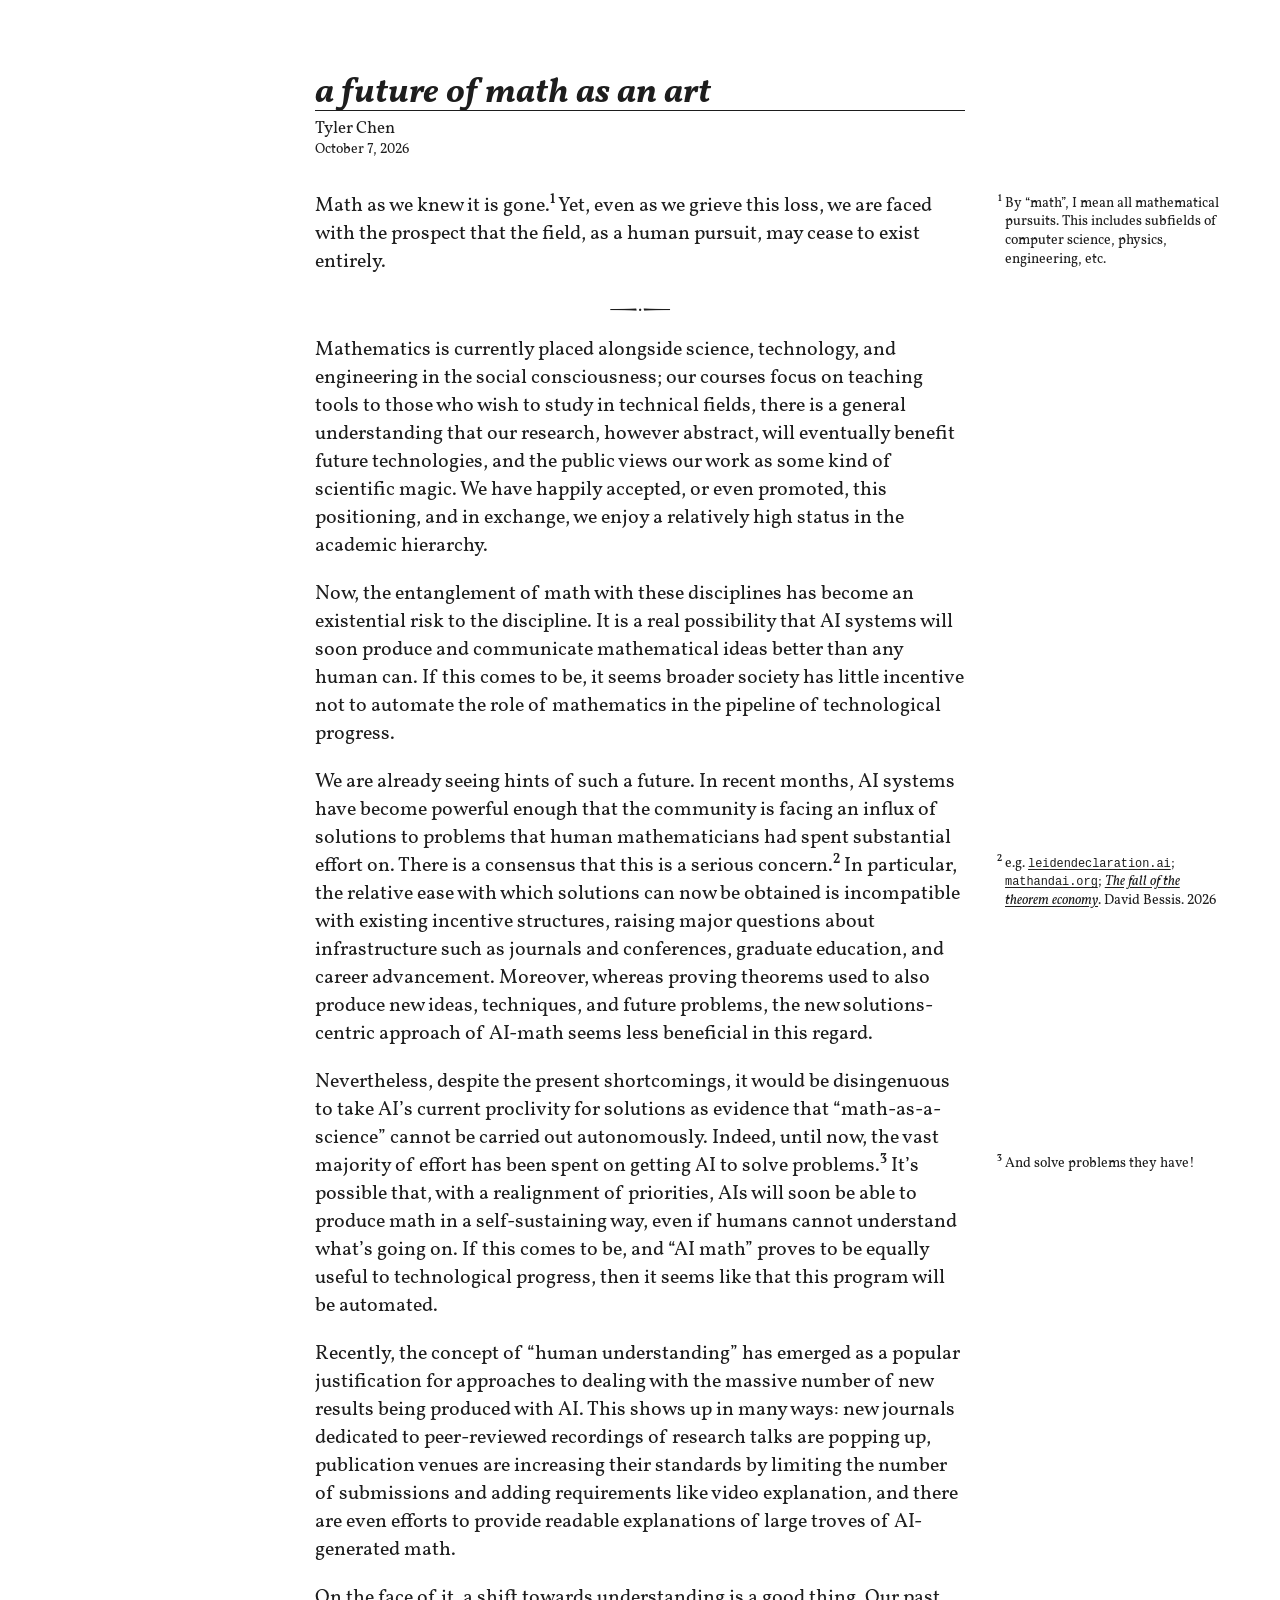
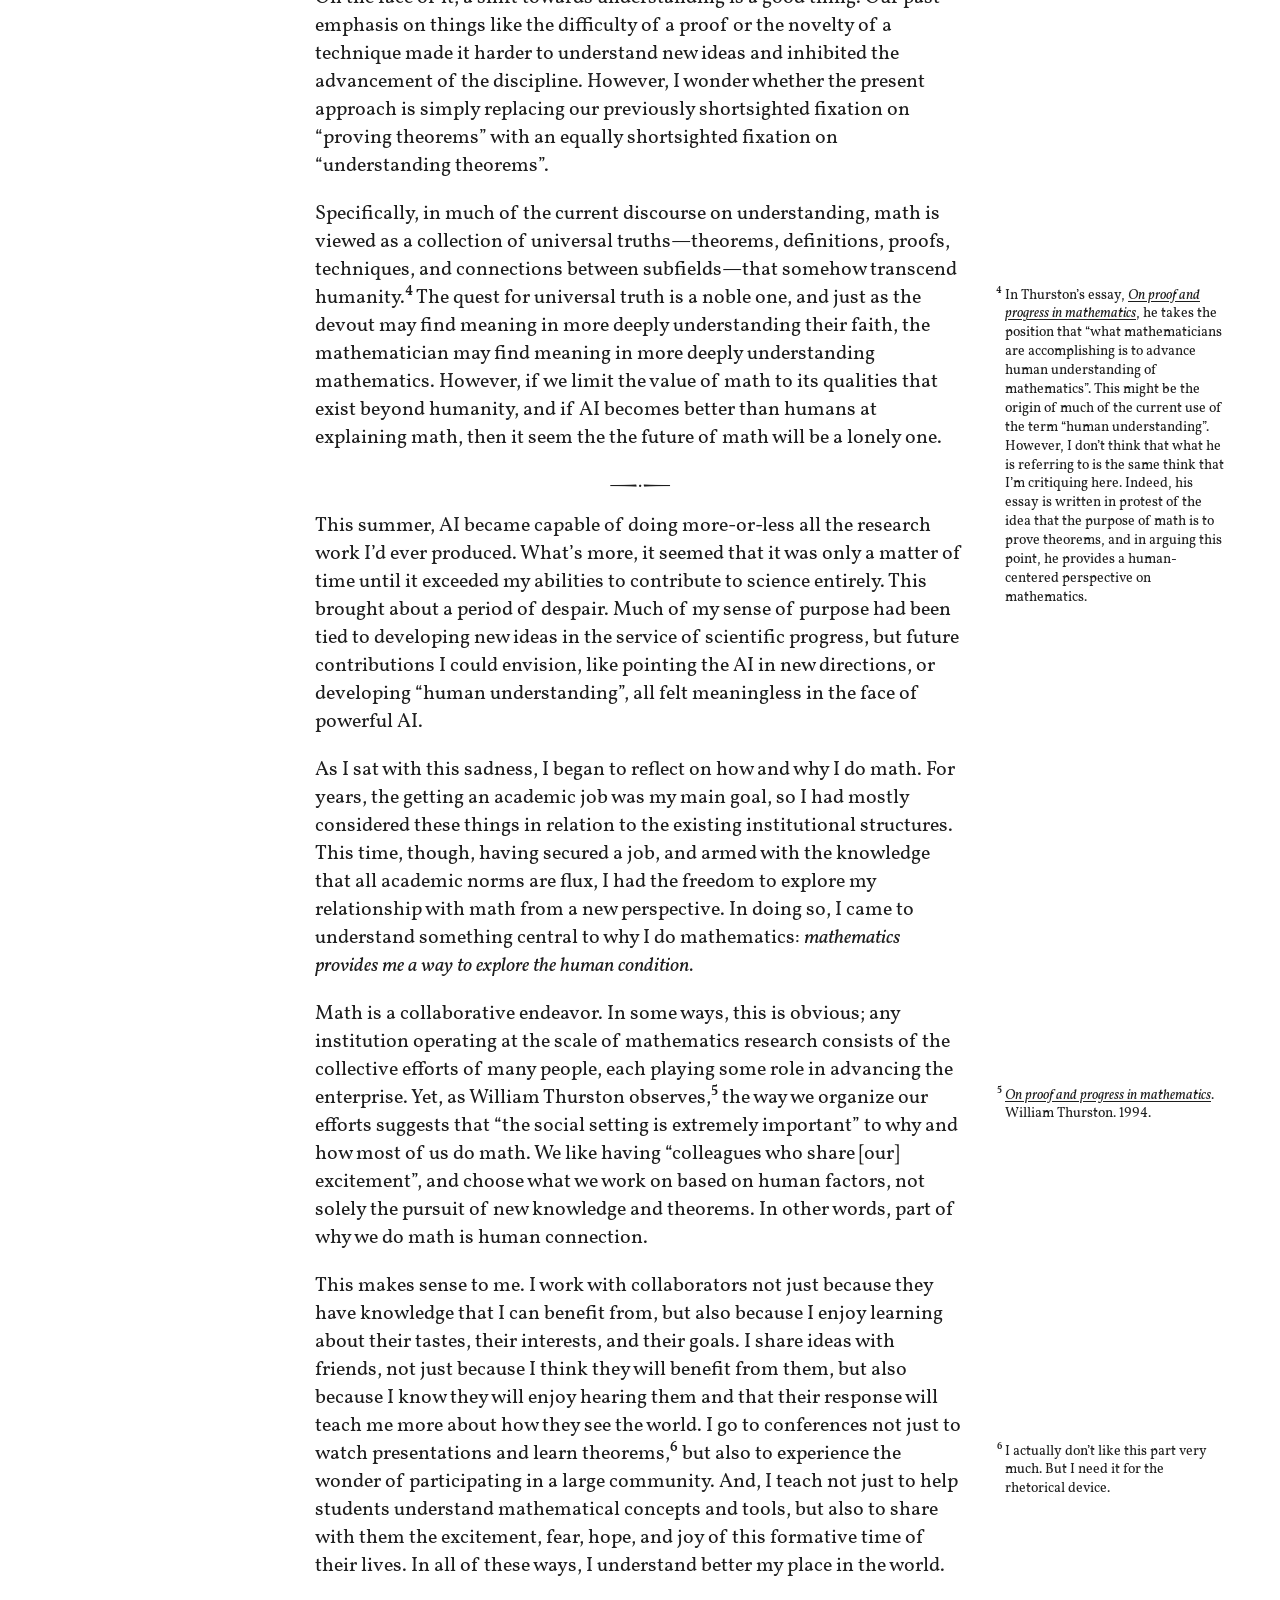
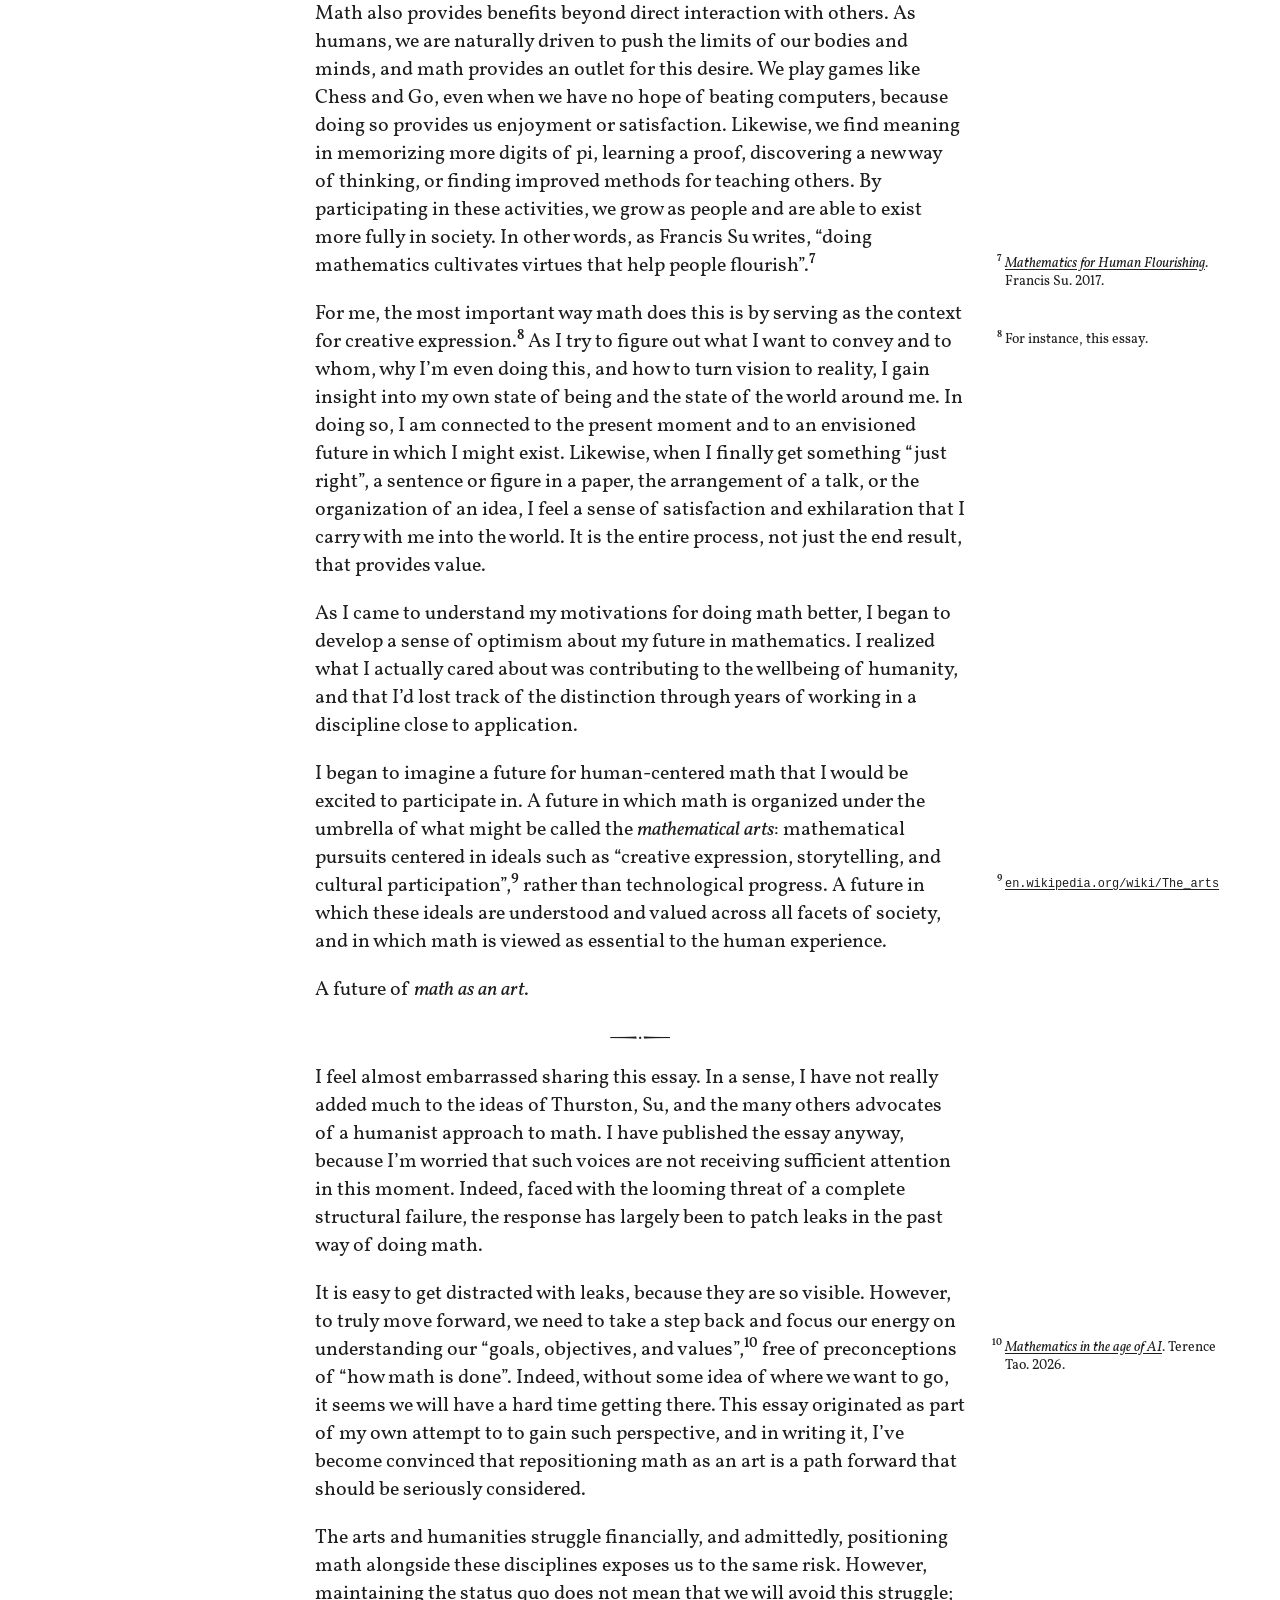
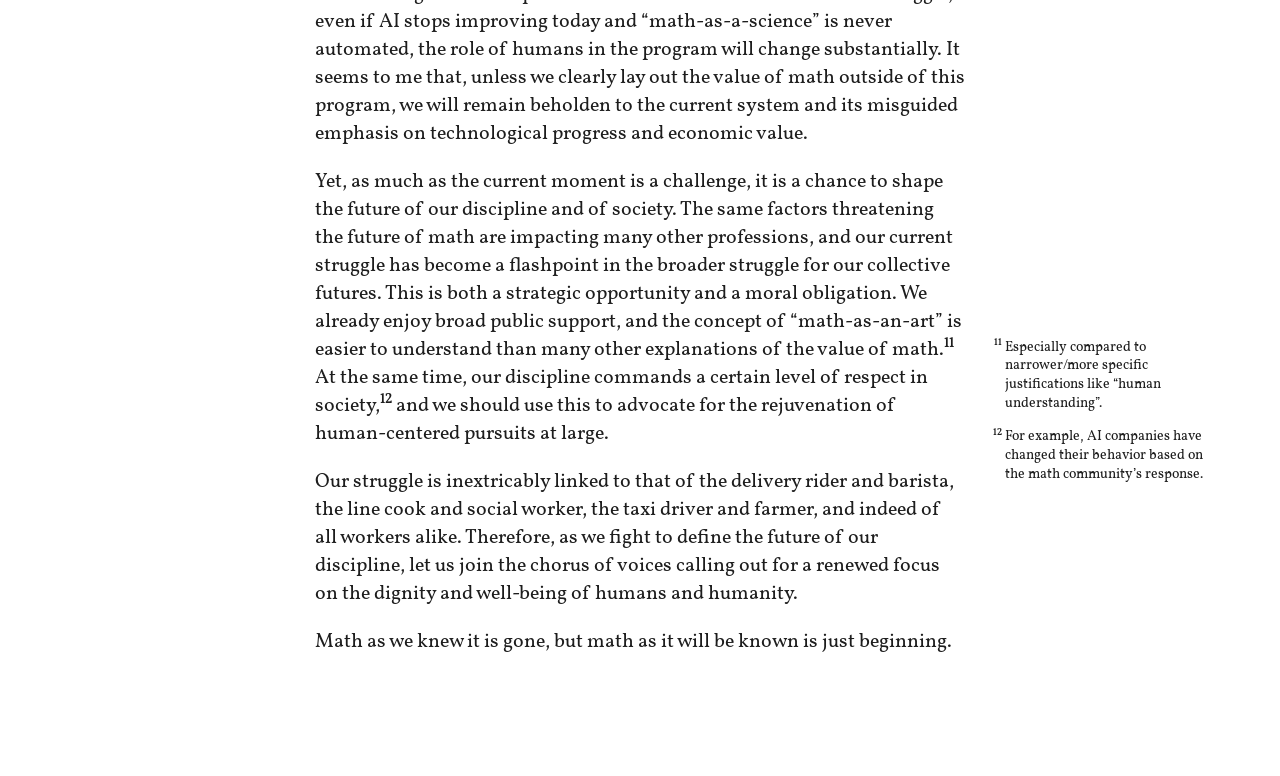
==== a-future-of-math-as-an-art/index.html @ 4ba6720e "Math as an art Site source: markdown pages, the md2html.py converter, styles, fonts and icon." ====
<!DOCTYPE html>
<html lang="en">
<head>
  <meta charset="utf-8">
  <title>a future of math as an art</title>
  <meta name="author" content="Tyler Chen">
  <meta name="institution" content="NYU Shanghai">
  <meta name="date" content="October 7, 2026">
  <meta name="keywords" content="mathematics, arts, artificial intelligence, future">
  <meta name="description" content="a future of math as an art">
  <meta name="viewport" content="width=device-width, initial-scale=1">

  <link rel="icon" href="../icon.ico">
  <link rel="stylesheet" href="../css/landing.css">
  <link rel="stylesheet" href="../css/print.css" media="print">
</head>
<body>
<div id="contentContainer">


<h1>a future of math as an art</h1>
<p class="byline"><span class="author">Tyler Chen</span> <span class="date">October 7, 2026</span></p>
<p>Math as we knew it is gone.<input type="checkbox" id="sn-1" class="sidenote-toggle"><label for="sn-1" class="sidenote-ref"></label><span class="sidenote">By “math”, I mean all mathematical pursuits. This includes subfields of computer science, physics, engineering, etc.</span> Yet, even as we grieve this loss, we are faced with the prospect that the field, as a human pursuit, may cease to exist entirely.</p>
<div class="divider">
-.-
</div>
<p>Mathematics is currently placed alongside science, technology, and engineering in the social consciousness; our courses focus on teaching tools to those who wish to study in technical fields, there is a general understanding that our research, however abstract, will eventually benefit future technologies, and the public views our work as some kind of scientific magic. We have happily accepted, or even promoted, this positioning, and in exchange, we enjoy a relatively high status in the academic hierarchy.</p>
<p>Now, the entanglement of math with these disciplines has become an existential risk to the discipline. It is a real possibility that AI systems will soon produce and communicate mathematical ideas better than any human can. If this comes to be, it seems broader society has little incentive not to automate the role of mathematics in the pipeline of technological progress.</p>
<p>We are already seeing hints of such a future. In recent months, AI systems have become powerful enough that the community is facing an influx of solutions to problems that human mathematicians had spent substantial effort on. There is a consensus that this is a serious concern.<input type="checkbox" id="sn-2" class="sidenote-toggle"><label for="sn-2" class="sidenote-ref"></label><span class="sidenote">e.g. <a href="https://leidendeclaration.ai/"><code>leidendeclaration.ai</code></a>; <a href="https://mathandai.org"><code>mathandai.org</code></a>; <a href="https://davidbessis.substack.com/p/the-fall-of-the-theorem-economy"><em>The fall of the theorem economy</em></a>. David Bessis. 2026</span> In particular, the relative ease with which solutions can now be obtained is incompatible with existing incentive structures, raising major questions about infrastructure such as journals and conferences, graduate education, and career advancement. Moreover, whereas proving theorems used to also produce new ideas, techniques, and future problems, the new solutions-centric approach of AI-math seems less beneficial in this regard.</p>
<p>Nevertheless, despite the present shortcomings, it would be disingenuous to take AI’s current proclivity for solutions as evidence that “math-as-a-science” cannot be carried out autonomously. Indeed, until now, the vast majority of effort has been spent on getting AI to solve problems.<input type="checkbox" id="sn-3" class="sidenote-toggle"><label for="sn-3" class="sidenote-ref"></label><span class="sidenote">And solve problems they have!</span> It’s possible that, with a realignment of priorities, AIs will soon be able to produce math in a self-sustaining way, even if humans cannot understand what’s going on. If this comes to be, and “AI math” proves to be equally useful to technological progress, then it seems like that this program will be automated.</p>
<p>Recently, the concept of “human understanding” has emerged as a popular justification for approaches to dealing with the massive number of new results being produced with AI. This shows up in many ways: new journals dedicated to peer-reviewed recordings of research talks are popping up, publication venues are increasing their standards by limiting the number of submissions and adding requirements like video explanation, and there are even efforts to provide readable explanations of large troves of AI-generated math.</p>
<p>On the face of it, a shift towards understanding is a good thing. Our past emphasis on things like the difficulty of a proof or the novelty of a technique made it harder to understand new ideas and inhibited the advancement of the discipline. However, I wonder whether the present approach is simply replacing our previously shortsighted fixation on “proving theorems” with an equally shortsighted fixation on “understanding theorems”.</p>
<p>Specifically, in much of the current discourse on understanding, math is viewed as a collection of universal truths—theorems, definitions, proofs, techniques, and connections between subfields—that somehow transcend humanity.<input type="checkbox" id="sn-4" class="sidenote-toggle"><label for="sn-4" class="sidenote-ref"></label><span class="sidenote">In Thurston’s essay, <a href="https://arxiv.org/pdf/math/9404236"><em>On proof and progress in mathematics</em></a>, he takes the position that “what mathematicians are accomplishing is to advance human understanding of mathematics”. This might be the origin of much of the current use of the term “human understanding”. However, I don’t think that what he is referring to is the same think that I’m critiquing here. Indeed, his essay is written in protest of the idea that the purpose of math is to prove theorems, and in arguing this point, he provides a human-centered perspective on mathematics.</span> The quest for universal truth is a noble one, and just as the devout may find meaning in more deeply understanding their faith, the mathematician may find meaning in more deeply understanding mathematics. However, if we limit the value of math to its qualities that exist beyond humanity, and if AI becomes better than humans at explaining math, then it seem the the future of math will be a lonely one.</p>
<div class="divider">
-.-
</div>
<p>This summer, AI became capable of doing more-or-less all the research work I’d ever produced. What’s more, it seemed that it was only a matter of time until it exceeded my abilities to contribute to science entirely. This brought about a period of despair. Much of my sense of purpose had been tied to developing new ideas in the service of scientific progress, but future contributions I could envision, like pointing the AI in new directions, or developing “human understanding”, all felt meaningless in the face of powerful AI.</p>
<p>As I sat with this sadness, I began to reflect on how and why I do math. For years, the getting an academic job was my main goal, so I had mostly considered these things in relation to the existing institutional structures. This time, though, having secured a job, and armed with the knowledge that all academic norms are flux, I had the freedom to explore my relationship with math from a new perspective. In doing so, I came to understand something central to why I do mathematics: <em>mathematics provides me a way to explore the human condition.</em></p>
<p>Math is a collaborative endeavor. In some ways, this is obvious; any institution operating at the scale of mathematics research consists of the collective efforts of many people, each playing some role in advancing the enterprise. Yet, as William Thurston observes,<input type="checkbox" id="sn-5" class="sidenote-toggle"><label for="sn-5" class="sidenote-ref"></label><span class="sidenote"><a href="https://arxiv.org/pdf/math/9404236"><em>On proof and progress in mathematics</em></a>. William Thurston. 1994.</span> the way we organize our efforts suggests that “the social setting is extremely important” to why and how most of us do math. We like having “colleagues who share [our] excitement”, and choose what we work on based on human factors, not solely the pursuit of new knowledge and theorems. In other words, part of why we do math is human connection.</p>
<p>This makes sense to me. I work with collaborators not just because they have knowledge that I can benefit from, but also because I enjoy learning about their tastes, their interests, and their goals. I share ideas with friends, not just because I think they will benefit from them, but also because I know they will enjoy hearing them and that their response will teach me more about how they see the world. I go to conferences not just to watch presentations and learn theorems,<input type="checkbox" id="sn-6" class="sidenote-toggle"><label for="sn-6" class="sidenote-ref"></label><span class="sidenote">I actually don’t like this part very much. But I need it for the rhetorical device.</span> but also to experience the wonder of participating in a large community. And, I teach not just to help students understand mathematical concepts and tools, but also to share with them the excitement, fear, hope, and joy of this formative time of their lives. In all of these ways, I understand better my place in the world.</p>
<p>Math also provides benefits beyond direct interaction with others. As humans, we are naturally driven to push the limits of our bodies and minds, and math provides an outlet for this desire. We play games like Chess and Go, even when we have no hope of beating computers, because doing so provides us enjoyment or satisfaction. Likewise, we find meaning in memorizing more digits of pi, learning a proof, discovering a new way of thinking, or finding improved methods for teaching others. By participating in these activities, we grow as people and are able to exist more fully in society. In other words, as Francis Su writes, “doing mathematics cultivates virtues that help people flourish”.<input type="checkbox" id="sn-7" class="sidenote-toggle"><label for="sn-7" class="sidenote-ref"></label><span class="sidenote"><a href="https://francissu.substack.com/p/mathematics-for-human-flourishing"><em>Mathematics for Human Flourishing</em></a>. Francis Su. 2017.</span></p>
<p>For me, the most important way math does this is by serving as the context for creative expression.<input type="checkbox" id="sn-8" class="sidenote-toggle"><label for="sn-8" class="sidenote-ref"></label><span class="sidenote">For instance, this essay.</span> As I try to figure out what I want to convey and to whom, why I’m even doing this, and how to turn vision to reality, I gain insight into my own state of being and the state of the world around me. In doing so, I am connected to the present moment and to an envisioned future in which I might exist. Likewise, when I finally get something “just right”, a sentence or figure in a paper, the arrangement of a talk, or the organization of an idea, I feel a sense of satisfaction and exhilaration that I carry with me into the world. It is the entire process, not just the end result, that provides value.</p>
<p>As I came to understand my motivations for doing math better, I began to develop a sense of optimism about my future in mathematics. I realized what I actually cared about was contributing to the wellbeing of humanity, and that I’d lost track of the distinction through years of working in a discipline close to application.</p>
<p>I began to imagine a future for human-centered math that I would be excited to participate in. A future in which math is organized under the umbrella of what might be called the <em>mathematical arts</em>: mathematical pursuits centered in ideals such as “creative expression, storytelling, and cultural participation”,<input type="checkbox" id="sn-9" class="sidenote-toggle"><label for="sn-9" class="sidenote-ref"></label><span class="sidenote"><a href="https://en.wikipedia.org/wiki/The_arts"><code>en.wikipedia.org/wiki/The_arts</code></a></span> rather than technological progress. A future in which these ideals are understood and valued across all facets of society, and in which math is viewed as essential to the human experience.</p>
<p>A future of <em>math as an art</em>.</p>
<div class="divider">
-.-
</div>
<p>I feel almost embarrassed sharing this essay. In a sense, I have not really added much to the ideas of Thurston, Su, and the many others advocates of a humanist approach to math. I have published the essay anyway, because I’m worried that such voices are not receiving sufficient attention in this moment. Indeed, faced with the looming threat of a complete structural failure, the response has largely been to patch leaks in the past way of doing math.</p>
<p>It is easy to get distracted with leaks, because they are so visible. However, to truly move forward, we need to take a step back and focus our energy on understanding our “goals, objectives, and values”,<input type="checkbox" id="sn-10" class="sidenote-toggle"><label for="sn-10" class="sidenote-ref"></label><span class="sidenote"><a href="https://arxiv.org/pdf/2608.16753"><em>Mathematics in the age of AI</em></a>. Terence Tao. 2026.</span> free of preconceptions of “how math is done”. Indeed, without some idea of where we want to go, it seems we will have a hard time getting there. This essay originated as part of my own attempt to to gain such perspective, and in writing it, I’ve become convinced that repositioning math as an art is a path forward that should be seriously considered.</p>
<p>The arts and humanities struggle financially, and admittedly, positioning math alongside these disciplines exposes us to the same risk. However, maintaining the status quo does not mean that we will avoid this struggle; even if AI stops improving today and “math-as-a-science” is never automated, the role of humans in the program will change substantially. It seems to me that, unless we clearly lay out the value of math outside of this program, we will remain beholden to the current system and its misguided emphasis on technological progress and economic value.</p>
<p>Yet, as much as the current moment is a challenge, it is a chance to shape the future of our discipline and of society. The same factors threatening the future of math are impacting many other professions, and our current struggle has become a flashpoint in the broader struggle for our collective futures. This is both a strategic opportunity and a moral obligation. We already enjoy broad public support, and the concept of “math-as-an-art” is easier to understand than many other explanations of the value of math.<input type="checkbox" id="sn-11" class="sidenote-toggle"><label for="sn-11" class="sidenote-ref"></label><span class="sidenote">Especially compared to narrower/more specific justifications like “human understanding”.</span> At the same time, our discipline commands a certain level of respect in society,<input type="checkbox" id="sn-12" class="sidenote-toggle"><label for="sn-12" class="sidenote-ref"></label><span class="sidenote">For example, AI companies have changed their behavior based on the math community’s response.</span> and we should use this to advocate for the rejuvenation of human-centered pursuits at large.</p>
<p>Our struggle is inextricably linked to that of the delivery rider and barista, the line cook and social worker, the taxi driver and farmer, and indeed of all workers alike. Therefore, as we fight to define the future of our discipline, let us join the chorus of voices calling out for a renewed focus on the dignity and well-being of humans and humanity.</p>
<p>Math as we knew it is gone, but math as it will be known is just beginning.</p>

</div>
</body>
</html>
---- css/landing.css ----
@charset "utf-8";

@font-face {
    font-family: 'Vollkorn';
    src: url('../font/vollkorn/Vollkorn-Regular.woff2') format('woff2');
    font-weight: 400;
    font-style: normal;
    font-display: swap;
}

@font-face {
    font-family: 'Vollkorn';
    src: url('../font/vollkorn/Vollkorn-Italic.woff2') format('woff2');
    font-weight: 400;
    font-style: italic;
    font-display: swap;
}

@font-face {
    font-family: 'Vollkorn';
    src: url('../font/vollkorn/Vollkorn-SemiBold.woff2') format('woff2');
    font-weight: 600;
    font-style: normal;
    font-display: swap;
}

@font-face {
    font-family: 'Vollkorn';
    src: url('../font/vollkorn/Vollkorn-Bold.woff2') format('woff2');
    font-weight: 700;
    font-style: normal;
    font-display: swap;
}

@font-face {
    font-family: 'Vollkorn';
    src: url('../font/vollkorn/Vollkorn-BoldItalic.woff2') format('woff2');
    font-weight: 700;
    font-style: italic;
    font-display: swap;
}

html {
    font-size: 20px;
}

body {
    margin: 0;
    font-family: 'Vollkorn', serif;
    font-variant-numeric: lining-nums;
    font-feature-settings: "lnum";
    font-weight: 400;
    color: #1d1d1d;
    hyphens: auto;
    /* only split words of 10+ letters, 4+ on each side, never two lines running */
    hyphenate-limit-chars: 10 4 4;
    hyphenate-limit-lines: 1;
}

/* no hyphenation in headings, the byline, or web addresses */
h1, h2, .byline, code {
    hyphens: manual;
}

/* browsers reset the numeral style on list numbers, so set it again */
::marker {
    font-variant-numeric: lining-nums;
}

#contentContainer {
    margin: 0 auto;
    width: 90%;
    max-width: 650px;
    padding: 10px 2% 5rem;
}

h1, h2 {
    font-style: italic;
    padding-top: 1em;
}

h1 {
    font-size: 35px;
    line-height: .9em;
    padding-bottom: 0;
    border-bottom: 1.7px solid #1d1d1d;
}

h2 {
    font-size: 20px;
}

/* the byline tucks under the title's rule, at the size of the sidenotes */
h1:has(+ .byline) {
    margin-bottom: 0;
}

.byline {
    display: flex;
    flex-direction: column;
    align-items: flex-start;
    margin: 0.35rem 0 1.6rem;
    font-size: 70%;
    line-height: 1.35;
    text-align: left;
}

.byline .author {
    font-size: 0.85rem;
}

/* a divider is the text -.- which Vollkorn draws as an ornament when
   discretionary ligatures are on; being text, it can still be copied */
.divider {
    margin: 0.5em 0 -.4em;
    text-align: center;
    font-feature-settings: "dlig";
}

body {
    counter-reset: sidenote;
}

.sidenote-ref {
    counter-increment: sidenote;
}

.sidenote-ref::after,
.sidenote::before {
    content: counter(sidenote);
    font-size: 70%;
    font-weight: 600;
    line-height: 0;
    vertical-align: super;
}

/* hang the number outside the note so the note text stays flush left;
   it sits on the note's first line, raised like the marker in the text */
.sidenote::before {
    position: absolute;
    right: 100%;
    top: -0.45em;
    padding-right: 0.3em;
    line-height: calc(1.35 / 0.7);
    vertical-align: baseline;
    font-weight: 600;
    white-space: nowrap;
}

.sidenote-toggle {
    display: none;
}

.sidenote-ref {
    cursor: pointer;
}

.sidenote {
    display: none;
    position: relative;
    font-size: 70%;
    line-height: 1.35;
    text-align: left;
    overflow-wrap: anywhere;
}

/* narrow screens: tapping a number opens its note in a box over the text,
   just below the line the number is on; tapping again closes it */
@media (max-width: 1199.98px) {
    p {
        position: relative;
    }

    /* the number of an open note is inverted */
    .sidenote-toggle:checked + .sidenote-ref::after {
        background: #1d1d1d;
        color: #fff;
    }

    .sidenote-toggle:checked + .sidenote-ref + .sidenote {
        display: block;
        position: absolute;
        left: 0;
        right: 0;
        z-index: 1;
        margin: 0.3em 1.5em 0em 1.5em;
        padding: 0.7em 1em 0.7em 1.4em;
        background: #fff;

        border: 1px solid #1d1d1d;
    }

    .sidenote::before {
        right: auto;
        left: 0.9em;
        top: 0.55em;
        padding-right: 0;
    }
}

/* phones: smaller text, no gap above the title */
@media (max-width: 500px) {
    html {
        font-size: 17px;
    }

    h1 {
        margin-top: 0;
        padding-top: 0;
        font-size: 28px;
    }

    h2 {
        font-size: 17px;
    }
}

/* wide screens: notes always show, out in the right margin */
@media (min-width: 1200px) {
    .sidenote-ref {
        cursor: auto;
    }

    .sidenote {
        display: block;
        float: right;
        clear: right;
        width: 220px;
        margin: 0.2em -260px 0.8em 0;
    }
}

ul {
    padding-left: 1em;
    list-style: none;
}

ol {
    padding-left: 1.4em;
}

li {
    position: relative;
    margin: 1em 0;
    text-align: left;
}

li > p {
    margin: 0;
}

/* the dash sits in the list's indent so wrapped lines stay flush */
ul > li::before {
    content: "-";
    position: absolute;
    right: 100%;
    padding-right: 0.3em;
}

/* a list of posts: title, then author and date, then a one-line summary */
h2:has(+ ul.posts) {
    margin-bottom: 0.5em;
}

ul.posts {
    margin-top: 0;
}

ul.posts > li {
    margin: 1.2em 0;
}

ul.posts > li:first-child {
    margin-top: 0;
}

.post-title {
    font-style: italic;
}

.post-meta {
    display: block;
    margin-top: 0.15em;
    font-size: 70%;
    line-height: 1.35;
}

.post-tldr {
    margin: 0.3em 0 0;
    font-size: 85%;
    line-height: 1.4;
}

code {
    font-family: monospace;
    font-size: 85%;
    overflow-wrap: anywhere;
}

a {
    color: inherit;
    text-underline-offset: 2px;
}

a:hover {
    background: #1d1d1d;
    color: #fff;
}

.menu {
    padding-bottom: 5px;
}

.menu a {
    display: block;
    width: fit-content;
    text-decoration: none;
    line-height: 1.2;
}

.menu a:hover {
    font-style: italic;
}

img {
    width: 100%;
    height: auto;
}

#nameSmall {
    float: right;
    width: auto;
    height: 5em;
}

@media (min-width: 600px) {
    #contentContainer {
        padding-top: 20px;
    }
}
---- css/print.css ----
@charset "utf-8";

/* printing: loaded after landing.css, for print only. The text sits in a
   column on the left and the sidenotes in the margin to its right. */

@page {
    margin: 2cm 1.8cm;
}

html {
    font-size: 11pt;
}

body {
    color: #000;
}

#contentContainer {
    width: auto;
    max-width: none;
    margin: 0 5.6cm 0 0;
    padding: 0;
}

h1 {
    margin-top: 0;
    padding-top: 0;
    font-size: 22pt;
    border-bottom-color: #000;
}

h2 {
    font-size: 11pt;
}

h1, h2, .divider {
    break-after: avoid;
}

p {
    orphans: 2;
    widows: 2;
}

li {
    break-inside: avoid;
}

/* notes always show, whether or not they were open on screen */
.sidenote,
.sidenote-toggle:checked + .sidenote-ref + .sidenote {
    display: block;
    position: relative;
    left: auto;
    right: auto;
    z-index: auto;
    float: right;
    clear: right;
    width: 4.8cm;
    margin: 0.2em -5.6cm 0.8em 0;
    padding: 0;
    border: 0;
    background: none;
    break-inside: avoid;
}

.sidenote::before {
    right: 100%;
    left: auto;
    top: -0.45em;
    padding-right: 0.3em;
}

.sidenote-toggle:checked + .sidenote-ref::after {
    background: none;
    color: inherit;
}

a,
a:hover {
    background: none;
    color: inherit;
}
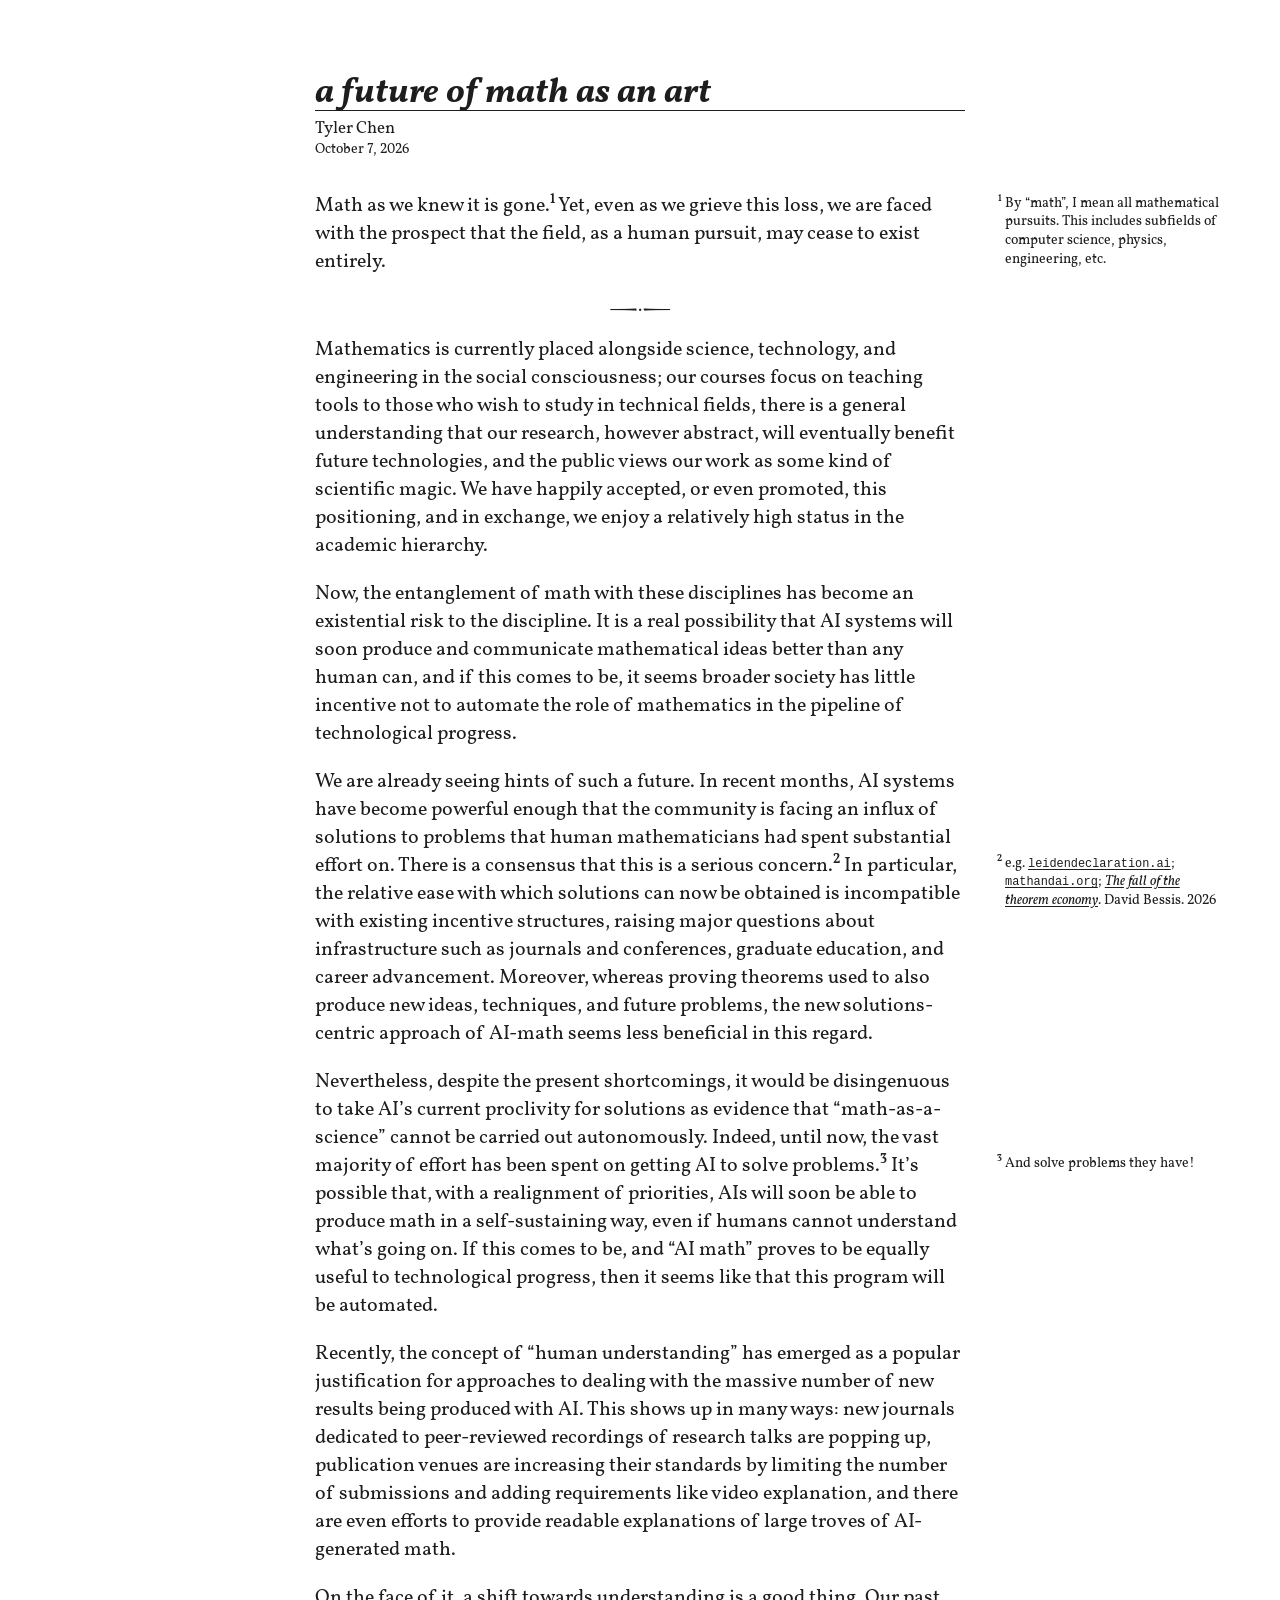
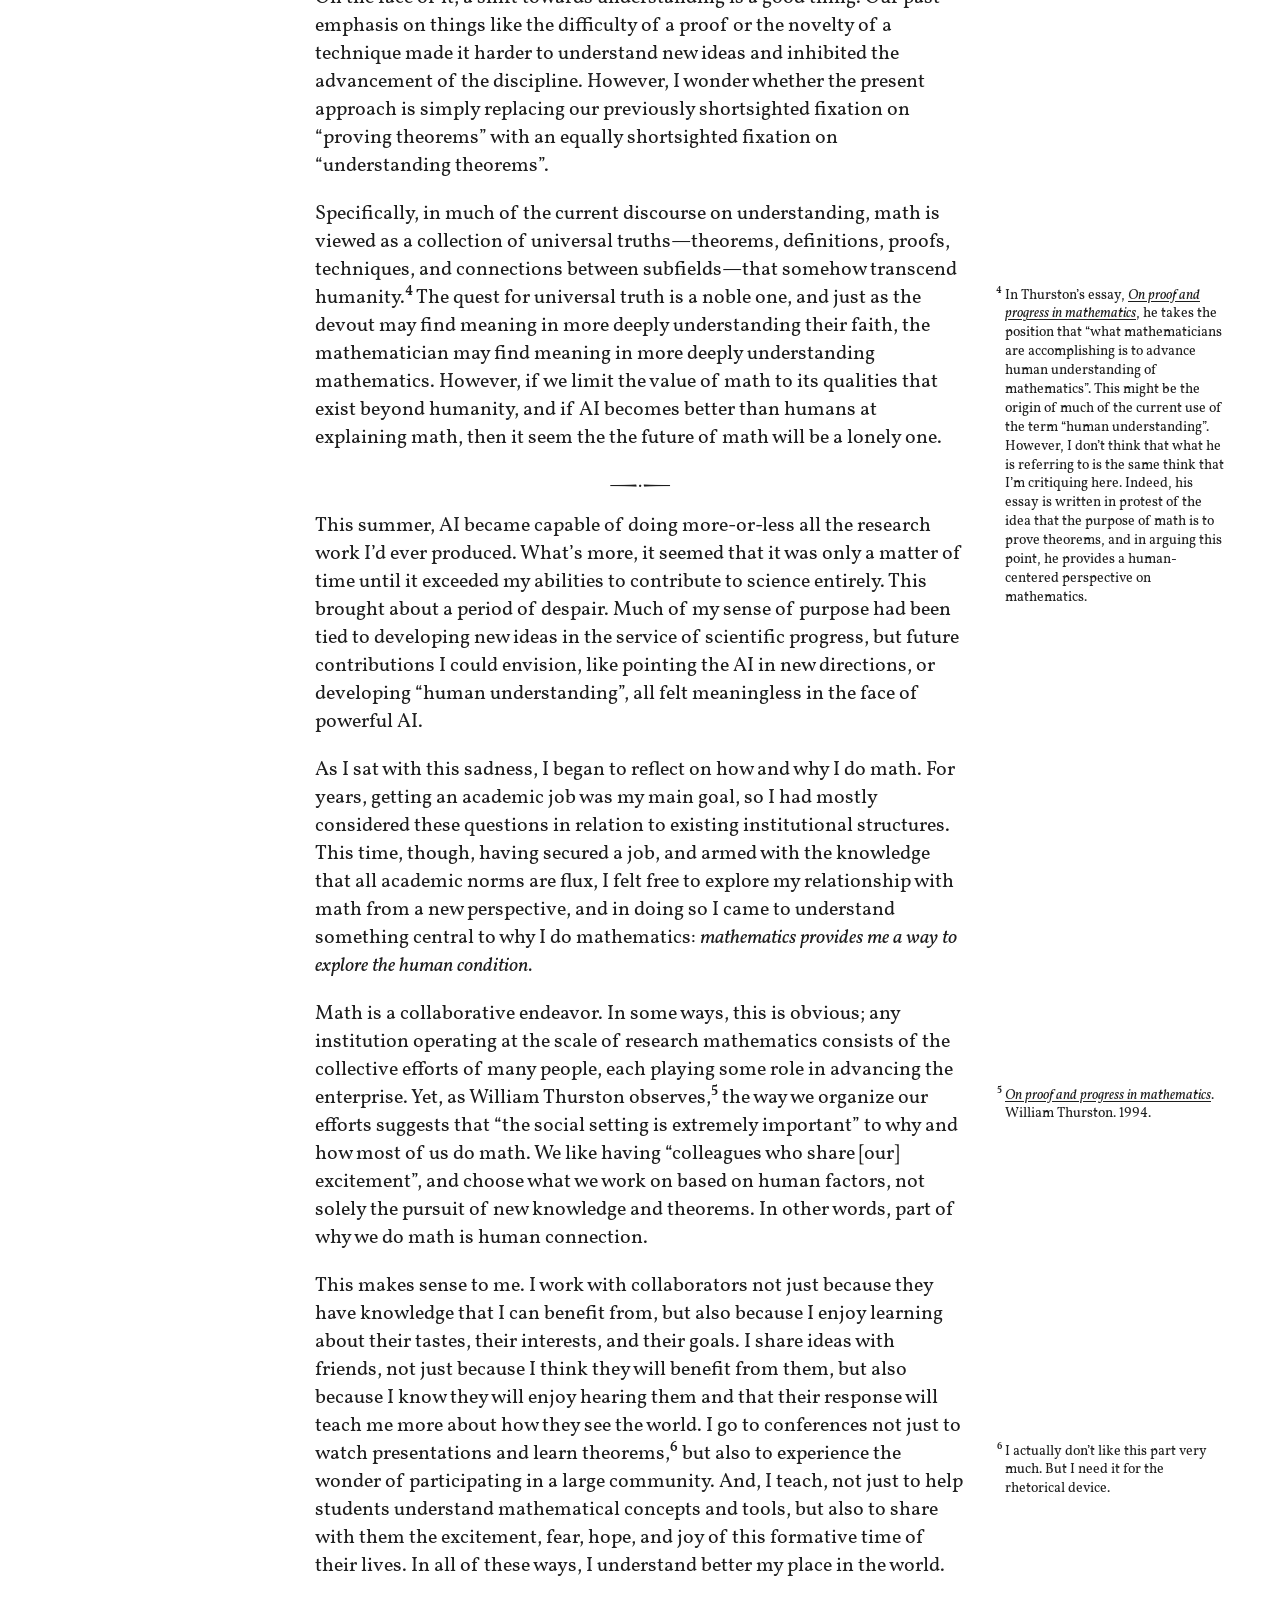
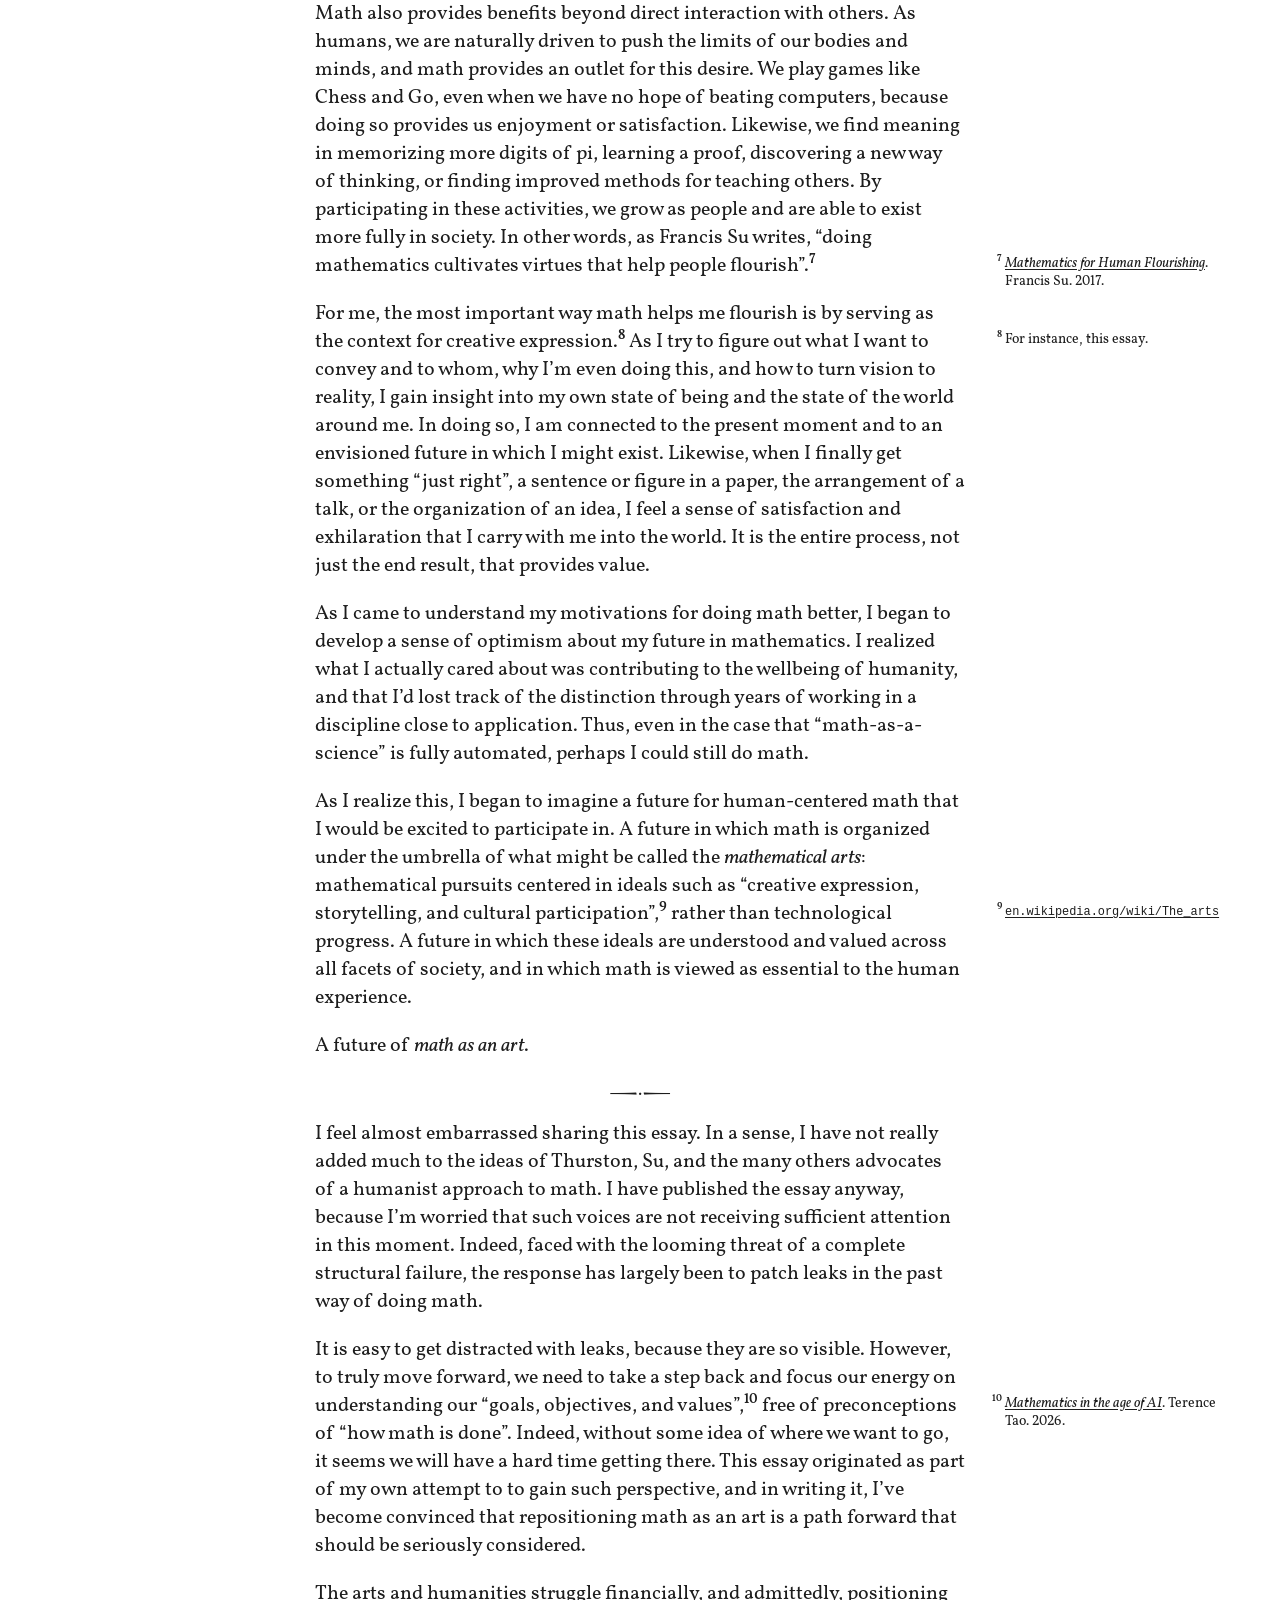
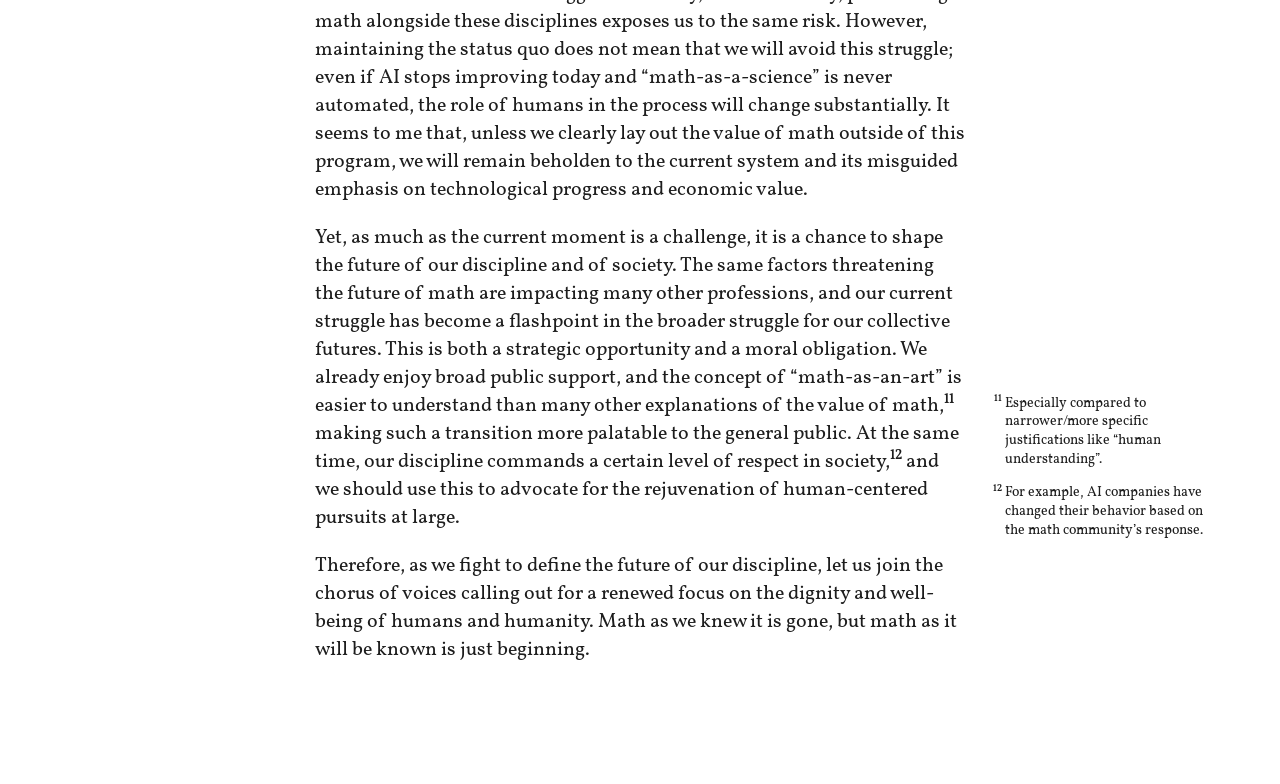
==== commit 21daea15: "typos and phrasing" ====
--- a/a-future-of-math-as-an-art/index.html
+++ b/a-future-of-math-as-an-art/index.html
@@ -25,7 +25,7 @@
 -.-
 </div>
 <p>Mathematics is currently placed alongside science, technology, and engineering in the social consciousness; our courses focus on teaching tools to those who wish to study in technical fields, there is a general understanding that our research, however abstract, will eventually benefit future technologies, and the public views our work as some kind of scientific magic. We have happily accepted, or even promoted, this positioning, and in exchange, we enjoy a relatively high status in the academic hierarchy.</p>
-<p>Now, the entanglement of math with these disciplines has become an existential risk to the discipline. It is a real possibility that AI systems will soon produce and communicate mathematical ideas better than any human can. If this comes to be, it seems broader society has little incentive not to automate the role of mathematics in the pipeline of technological progress.</p>
+<p>Now, the entanglement of math with these disciplines has become an existential risk to the discipline. It is a real possibility that AI systems will soon produce and communicate mathematical ideas better than any human can, and if this comes to be, it seems broader society has little incentive not to automate the role of mathematics in the pipeline of technological progress.</p>
 <p>We are already seeing hints of such a future. In recent months, AI systems have become powerful enough that the community is facing an influx of solutions to problems that human mathematicians had spent substantial effort on. There is a consensus that this is a serious concern.<input type="checkbox" id="sn-2" class="sidenote-toggle"><label for="sn-2" class="sidenote-ref"></label><span class="sidenote">e.g. <a href="https://leidendeclaration.ai/"><code>leidendeclaration.ai</code></a>; <a href="https://mathandai.org"><code>mathandai.org</code></a>; <a href="https://davidbessis.substack.com/p/the-fall-of-the-theorem-economy"><em>The fall of the theorem economy</em></a>. David Bessis. 2026</span> In particular, the relative ease with which solutions can now be obtained is incompatible with existing incentive structures, raising major questions about infrastructure such as journals and conferences, graduate education, and career advancement. Moreover, whereas proving theorems used to also produce new ideas, techniques, and future problems, the new solutions-centric approach of AI-math seems less beneficial in this regard.</p>
 <p>Nevertheless, despite the present shortcomings, it would be disingenuous to take AI’s current proclivity for solutions as evidence that “math-as-a-science” cannot be carried out autonomously. Indeed, until now, the vast majority of effort has been spent on getting AI to solve problems.<input type="checkbox" id="sn-3" class="sidenote-toggle"><label for="sn-3" class="sidenote-ref"></label><span class="sidenote">And solve problems they have!</span> It’s possible that, with a realignment of priorities, AIs will soon be able to produce math in a self-sustaining way, even if humans cannot understand what’s going on. If this comes to be, and “AI math” proves to be equally useful to technological progress, then it seems like that this program will be automated.</p>
 <p>Recently, the concept of “human understanding” has emerged as a popular justification for approaches to dealing with the massive number of new results being produced with AI. This shows up in many ways: new journals dedicated to peer-reviewed recordings of research talks are popping up, publication venues are increasing their standards by limiting the number of submissions and adding requirements like video explanation, and there are even efforts to provide readable explanations of large troves of AI-generated math.</p>
@@ -35,23 +35,22 @@
 -.-
 </div>
 <p>This summer, AI became capable of doing more-or-less all the research work I’d ever produced. What’s more, it seemed that it was only a matter of time until it exceeded my abilities to contribute to science entirely. This brought about a period of despair. Much of my sense of purpose had been tied to developing new ideas in the service of scientific progress, but future contributions I could envision, like pointing the AI in new directions, or developing “human understanding”, all felt meaningless in the face of powerful AI.</p>
-<p>As I sat with this sadness, I began to reflect on how and why I do math. For years, the getting an academic job was my main goal, so I had mostly considered these things in relation to the existing institutional structures. This time, though, having secured a job, and armed with the knowledge that all academic norms are flux, I had the freedom to explore my relationship with math from a new perspective. In doing so, I came to understand something central to why I do mathematics: <em>mathematics provides me a way to explore the human condition.</em></p>
-<p>Math is a collaborative endeavor. In some ways, this is obvious; any institution operating at the scale of mathematics research consists of the collective efforts of many people, each playing some role in advancing the enterprise. Yet, as William Thurston observes,<input type="checkbox" id="sn-5" class="sidenote-toggle"><label for="sn-5" class="sidenote-ref"></label><span class="sidenote"><a href="https://arxiv.org/pdf/math/9404236"><em>On proof and progress in mathematics</em></a>. William Thurston. 1994.</span> the way we organize our efforts suggests that “the social setting is extremely important” to why and how most of us do math. We like having “colleagues who share [our] excitement”, and choose what we work on based on human factors, not solely the pursuit of new knowledge and theorems. In other words, part of why we do math is human connection.</p>
-<p>This makes sense to me. I work with collaborators not just because they have knowledge that I can benefit from, but also because I enjoy learning about their tastes, their interests, and their goals. I share ideas with friends, not just because I think they will benefit from them, but also because I know they will enjoy hearing them and that their response will teach me more about how they see the world. I go to conferences not just to watch presentations and learn theorems,<input type="checkbox" id="sn-6" class="sidenote-toggle"><label for="sn-6" class="sidenote-ref"></label><span class="sidenote">I actually don’t like this part very much. But I need it for the rhetorical device.</span> but also to experience the wonder of participating in a large community. And, I teach not just to help students understand mathematical concepts and tools, but also to share with them the excitement, fear, hope, and joy of this formative time of their lives. In all of these ways, I understand better my place in the world.</p>
+<p>As I sat with this sadness, I began to reflect on how and why I do math. For years, getting an academic job was my main goal, so I had mostly considered these questions in relation to existing institutional structures. This time, though, having secured a job, and armed with the knowledge that all academic norms are flux, I felt free to explore my relationship with math from a new perspective, and in doing so I came to understand something central to why I do mathematics: <em>mathematics provides me a way to explore the human condition.</em></p>
+<p>Math is a collaborative endeavor. In some ways, this is obvious; any institution operating at the scale of research mathematics consists of the collective efforts of many people, each playing some role in advancing the enterprise. Yet, as William Thurston observes,<input type="checkbox" id="sn-5" class="sidenote-toggle"><label for="sn-5" class="sidenote-ref"></label><span class="sidenote"><a href="https://arxiv.org/pdf/math/9404236"><em>On proof and progress in mathematics</em></a>. William Thurston. 1994.</span> the way we organize our efforts suggests that “the social setting is extremely important” to why and how most of us do math. We like having “colleagues who share [our] excitement”, and choose what we work on based on human factors, not solely the pursuit of new knowledge and theorems. In other words, part of why we do math is human connection.</p>
+<p>This makes sense to me. I work with collaborators not just because they have knowledge that I can benefit from, but also because I enjoy learning about their tastes, their interests, and their goals. I share ideas with friends, not just because I think they will benefit from them, but also because I know they will enjoy hearing them and that their response will teach me more about how they see the world. I go to conferences not just to watch presentations and learn theorems,<input type="checkbox" id="sn-6" class="sidenote-toggle"><label for="sn-6" class="sidenote-ref"></label><span class="sidenote">I actually don’t like this part very much. But I need it for the rhetorical device.</span> but also to experience the wonder of participating in a large community. And, I teach, not just to help students understand mathematical concepts and tools, but also to share with them the excitement, fear, hope, and joy of this formative time of their lives. In all of these ways, I understand better my place in the world.</p>
 <p>Math also provides benefits beyond direct interaction with others. As humans, we are naturally driven to push the limits of our bodies and minds, and math provides an outlet for this desire. We play games like Chess and Go, even when we have no hope of beating computers, because doing so provides us enjoyment or satisfaction. Likewise, we find meaning in memorizing more digits of pi, learning a proof, discovering a new way of thinking, or finding improved methods for teaching others. By participating in these activities, we grow as people and are able to exist more fully in society. In other words, as Francis Su writes, “doing mathematics cultivates virtues that help people flourish”.<input type="checkbox" id="sn-7" class="sidenote-toggle"><label for="sn-7" class="sidenote-ref"></label><span class="sidenote"><a href="https://francissu.substack.com/p/mathematics-for-human-flourishing"><em>Mathematics for Human Flourishing</em></a>. Francis Su. 2017.</span></p>
-<p>For me, the most important way math does this is by serving as the context for creative expression.<input type="checkbox" id="sn-8" class="sidenote-toggle"><label for="sn-8" class="sidenote-ref"></label><span class="sidenote">For instance, this essay.</span> As I try to figure out what I want to convey and to whom, why I’m even doing this, and how to turn vision to reality, I gain insight into my own state of being and the state of the world around me. In doing so, I am connected to the present moment and to an envisioned future in which I might exist. Likewise, when I finally get something “just right”, a sentence or figure in a paper, the arrangement of a talk, or the organization of an idea, I feel a sense of satisfaction and exhilaration that I carry with me into the world. It is the entire process, not just the end result, that provides value.</p>
-<p>As I came to understand my motivations for doing math better, I began to develop a sense of optimism about my future in mathematics. I realized what I actually cared about was contributing to the wellbeing of humanity, and that I’d lost track of the distinction through years of working in a discipline close to application.</p>
-<p>I began to imagine a future for human-centered math that I would be excited to participate in. A future in which math is organized under the umbrella of what might be called the <em>mathematical arts</em>: mathematical pursuits centered in ideals such as “creative expression, storytelling, and cultural participation”,<input type="checkbox" id="sn-9" class="sidenote-toggle"><label for="sn-9" class="sidenote-ref"></label><span class="sidenote"><a href="https://en.wikipedia.org/wiki/The_arts"><code>en.wikipedia.org/wiki/The_arts</code></a></span> rather than technological progress. A future in which these ideals are understood and valued across all facets of society, and in which math is viewed as essential to the human experience.</p>
+<p>For me, the most important way math helps me flourish is by serving as the context for creative expression.<input type="checkbox" id="sn-8" class="sidenote-toggle"><label for="sn-8" class="sidenote-ref"></label><span class="sidenote">For instance, this essay.</span> As I try to figure out what I want to convey and to whom, why I’m even doing this, and how to turn vision to reality, I gain insight into my own state of being and the state of the world around me. In doing so, I am connected to the present moment and to an envisioned future in which I might exist. Likewise, when I finally get something “just right”, a sentence or figure in a paper, the arrangement of a talk, or the organization of an idea, I feel a sense of satisfaction and exhilaration that I carry with me into the world. It is the entire process, not just the end result, that provides value.</p>
+<p>As I came to understand my motivations for doing math better, I began to develop a sense of optimism about my future in mathematics. I realized what I actually cared about was contributing to the wellbeing of humanity, and that I’d lost track of the distinction through years of working in a discipline close to application. Thus, even in the case that “math-as-a-science” is fully automated, perhaps I could still do math.</p>
+<p>As I realize this, I began to imagine a future for human-centered math that I would be excited to participate in. A future in which math is organized under the umbrella of what might be called the <em>mathematical arts</em>: mathematical pursuits centered in ideals such as “creative expression, storytelling, and cultural participation”,<input type="checkbox" id="sn-9" class="sidenote-toggle"><label for="sn-9" class="sidenote-ref"></label><span class="sidenote"><a href="https://en.wikipedia.org/wiki/The_arts"><code>en.wikipedia.org/wiki/The_arts</code></a></span> rather than technological progress. A future in which these ideals are understood and valued across all facets of society, and in which math is viewed as essential to the human experience.</p>
 <p>A future of <em>math as an art</em>.</p>
 <div class="divider">
 -.-
 </div>
 <p>I feel almost embarrassed sharing this essay. In a sense, I have not really added much to the ideas of Thurston, Su, and the many others advocates of a humanist approach to math. I have published the essay anyway, because I’m worried that such voices are not receiving sufficient attention in this moment. Indeed, faced with the looming threat of a complete structural failure, the response has largely been to patch leaks in the past way of doing math.</p>
 <p>It is easy to get distracted with leaks, because they are so visible. However, to truly move forward, we need to take a step back and focus our energy on understanding our “goals, objectives, and values”,<input type="checkbox" id="sn-10" class="sidenote-toggle"><label for="sn-10" class="sidenote-ref"></label><span class="sidenote"><a href="https://arxiv.org/pdf/2608.16753"><em>Mathematics in the age of AI</em></a>. Terence Tao. 2026.</span> free of preconceptions of “how math is done”. Indeed, without some idea of where we want to go, it seems we will have a hard time getting there. This essay originated as part of my own attempt to to gain such perspective, and in writing it, I’ve become convinced that repositioning math as an art is a path forward that should be seriously considered.</p>
-<p>The arts and humanities struggle financially, and admittedly, positioning math alongside these disciplines exposes us to the same risk. However, maintaining the status quo does not mean that we will avoid this struggle; even if AI stops improving today and “math-as-a-science” is never automated, the role of humans in the program will change substantially. It seems to me that, unless we clearly lay out the value of math outside of this program, we will remain beholden to the current system and its misguided emphasis on technological progress and economic value.</p>
-<p>Yet, as much as the current moment is a challenge, it is a chance to shape the future of our discipline and of society. The same factors threatening the future of math are impacting many other professions, and our current struggle has become a flashpoint in the broader struggle for our collective futures. This is both a strategic opportunity and a moral obligation. We already enjoy broad public support, and the concept of “math-as-an-art” is easier to understand than many other explanations of the value of math.<input type="checkbox" id="sn-11" class="sidenote-toggle"><label for="sn-11" class="sidenote-ref"></label><span class="sidenote">Especially compared to narrower/more specific justifications like “human understanding”.</span> At the same time, our discipline commands a certain level of respect in society,<input type="checkbox" id="sn-12" class="sidenote-toggle"><label for="sn-12" class="sidenote-ref"></label><span class="sidenote">For example, AI companies have changed their behavior based on the math community’s response.</span> and we should use this to advocate for the rejuvenation of human-centered pursuits at large.</p>
-<p>Our struggle is inextricably linked to that of the delivery rider and barista, the line cook and social worker, the taxi driver and farmer, and indeed of all workers alike. Therefore, as we fight to define the future of our discipline, let us join the chorus of voices calling out for a renewed focus on the dignity and well-being of humans and humanity.</p>
-<p>Math as we knew it is gone, but math as it will be known is just beginning.</p>
+<p>The arts and humanities struggle financially, and admittedly, positioning math alongside these disciplines exposes us to the same risk. However, maintaining the status quo does not mean that we will avoid this struggle; even if AI stops improving today and “math-as-a-science” is never automated, the role of humans in the process will change substantially. It seems to me that, unless we clearly lay out the value of math outside of this program, we will remain beholden to the current system and its misguided emphasis on technological progress and economic value.</p>
+<p>Yet, as much as the current moment is a challenge, it is a chance to shape the future of our discipline and of society. The same factors threatening the future of math are impacting many other professions, and our current struggle has become a flashpoint in the broader struggle for our collective futures. This is both a strategic opportunity and a moral obligation. We already enjoy broad public support, and the concept of “math-as-an-art” is easier to understand than many other explanations of the value of math,<input type="checkbox" id="sn-11" class="sidenote-toggle"><label for="sn-11" class="sidenote-ref"></label><span class="sidenote">Especially compared to narrower/more specific justifications like “human understanding”.</span> making such a transition more palatable to the general public. At the same time, our discipline commands a certain level of respect in society,<input type="checkbox" id="sn-12" class="sidenote-toggle"><label for="sn-12" class="sidenote-ref"></label><span class="sidenote">For example, AI companies have changed their behavior based on the math community’s response.</span> and we should use this to advocate for the rejuvenation of human-centered pursuits at large.</p>
+<p>Therefore, as we fight to define the future of our discipline, let us join the chorus of voices calling out for a renewed focus on the dignity and well-being of humans and humanity. Math as we knew it is gone, but math as it will be known is just beginning.</p>
 
 </div>
 </body>
